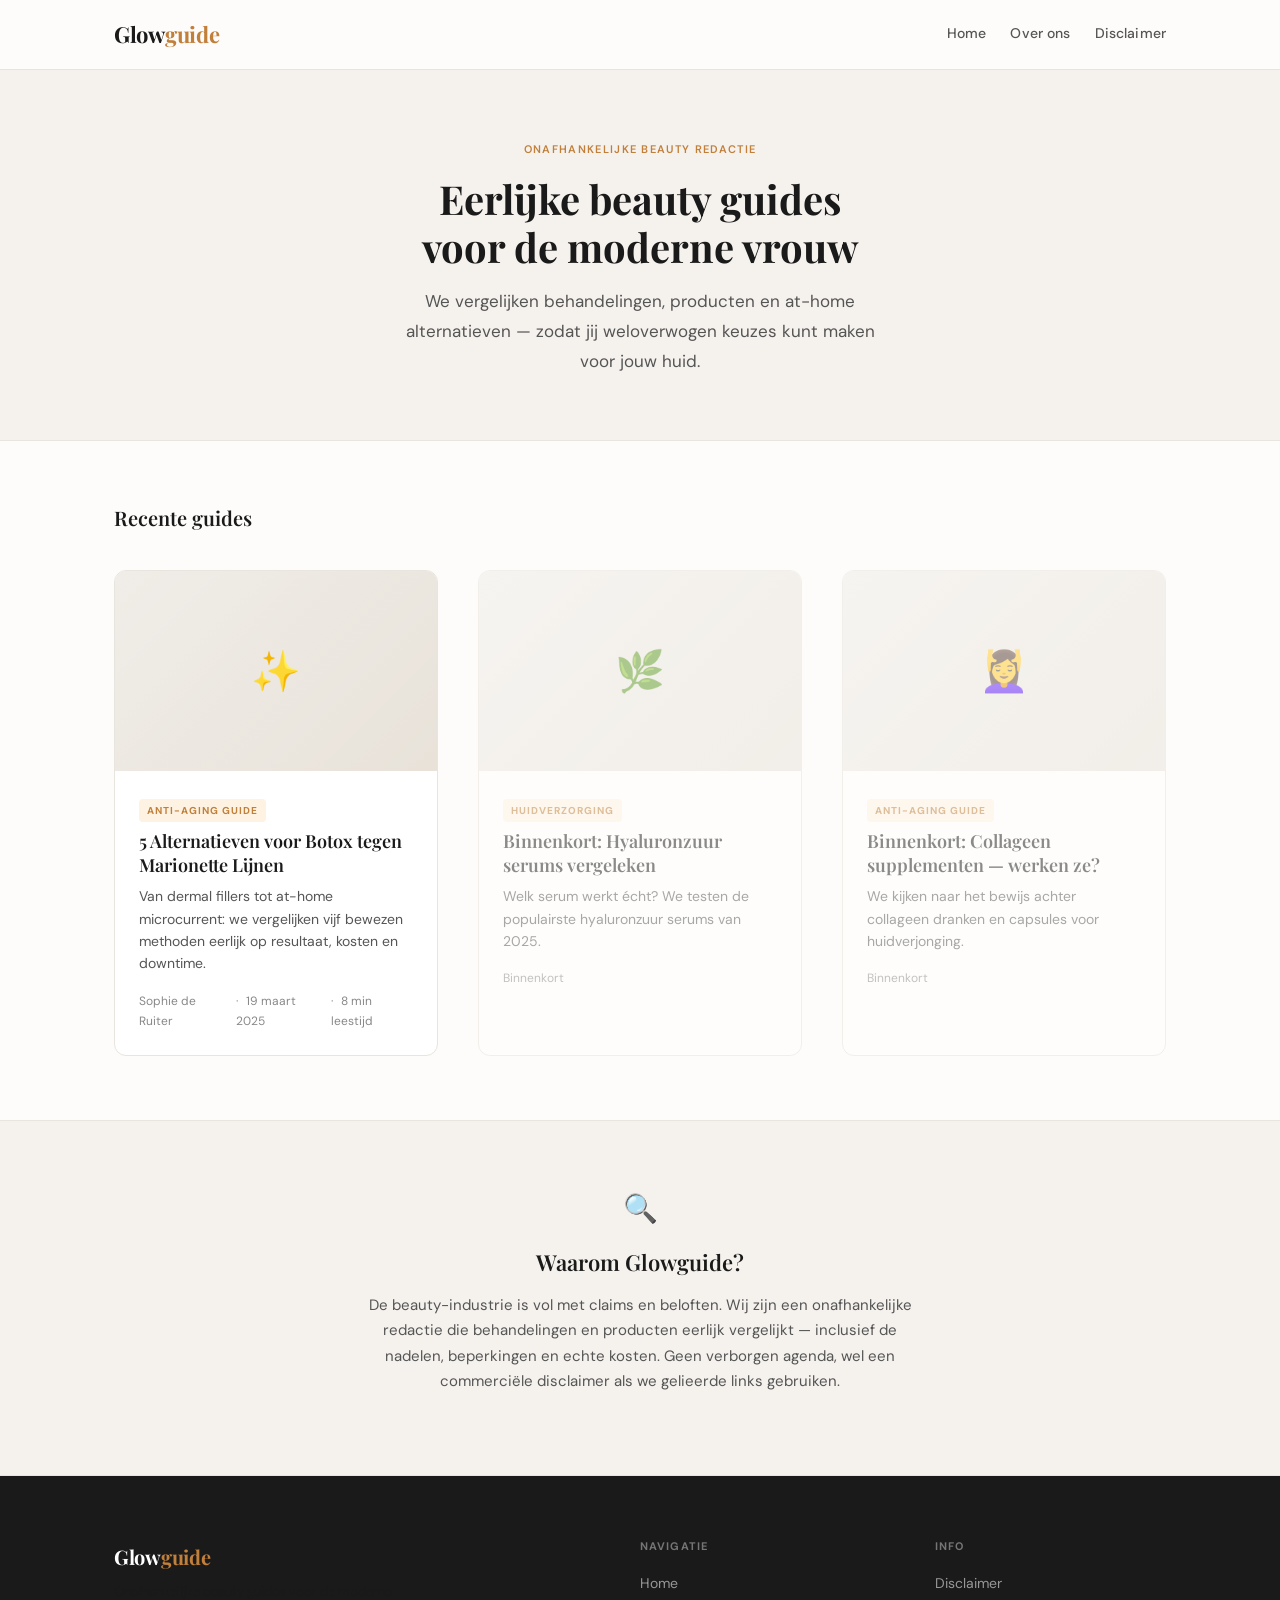
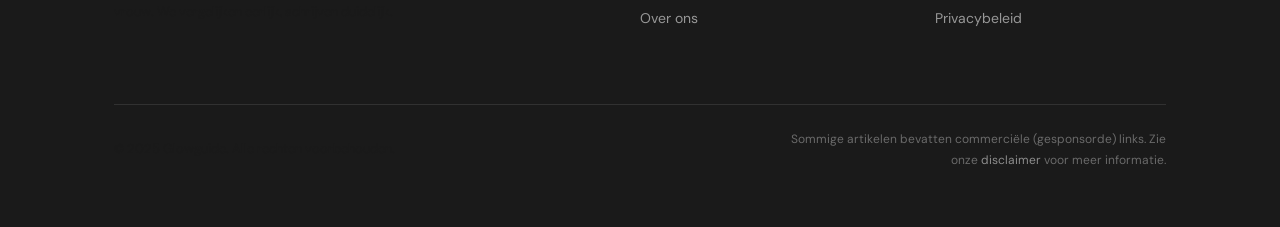
==== index.html @ 5e5778ae "Initial commit: Glowguide advertorial site" ====
<!DOCTYPE html>
<html lang="nl">
<head>
  <meta charset="UTF-8">
  <meta name="viewport" content="width=device-width, initial-scale=1.0">
  <title>Glowguide — Eerlijke beauty guides voor de moderne vrouw</title>
  <meta name="description" content="Glowguide biedt onafhankelijke, eerlijke beauty guides. We vergelijken behandelingen, producten en alternatieven zodat jij de beste keuze kunt maken voor jouw huid.">

  <!-- Open Graph -->
  <meta property="og:type" content="website">
  <meta property="og:title" content="Glowguide — Eerlijke beauty guides voor de moderne vrouw">
  <meta property="og:description" content="Onafhankelijke beauty guides die jou helpen de beste keuze te maken voor jouw huid.">
  <meta property="og:url" content="https://glowguide.nl/">
  <meta property="og:site_name" content="Glowguide">

  <!-- Canonical -->
  <link rel="canonical" href="https://glowguide.nl/">

  <!-- Fonts -->
  <link rel="preconnect" href="https://fonts.googleapis.com">
  <link rel="preconnect" href="https://fonts.gstatic.com" crossorigin>
  <link href="https://fonts.googleapis.com/css2?family=Playfair+Display:ital,wght@0,400;0,600;0,700;1,400&family=DM+Sans:wght@300;400;500;600&display=swap" rel="stylesheet">

  <!-- Stylesheet -->
  <link rel="stylesheet" href="css/style.css">

  <!-- Structured Data -->
  <script type="application/ld+json">
  {
    "@context": "https://schema.org",
    "@type": "WebSite",
    "name": "Glowguide",
    "url": "https://glowguide.nl",
    "description": "Onafhankelijke beauty guides voor de moderne vrouw",
    "publisher": {
      "@type": "Organization",
      "name": "Glowguide",
      "url": "https://glowguide.nl"
    }
  }
  </script>
</head>
<body>

  <!-- ===== HEADER ===== -->
  <header class="site-header" role="banner">
    <div class="site-header__inner">
      <a href="/" class="site-logo">Glow<span>guide</span></a>

      <button class="nav-hamburger" aria-label="Menu openen" aria-expanded="false">
        <span></span>
        <span></span>
        <span></span>
      </button>

      <nav aria-label="Hoofdnavigatie">
        <ul class="site-nav">
          <li><a href="/">Home</a></li>
          <li><a href="/over-ons.html">Over ons</a></li>
          <li><a href="/disclaimer.html">Disclaimer</a></li>
        </ul>
      </nav>
    </div>
  </header>

  <!-- ===== HERO ===== -->
  <section class="hero" aria-label="Introductie">
    <div class="hero__inner">
      <span class="hero__tagline">Onafhankelijke beauty redactie</span>
      <h1>Eerlijke beauty guides<br>voor de moderne vrouw</h1>
      <p>We vergelijken behandelingen, producten en at-home alternatieven — zodat jij weloverwogen keuzes kunt maken voor jouw huid.</p>
    </div>
  </section>

  <!-- ===== ARTICLES SECTION ===== -->
  <main id="main-content">
    <section class="articles-section">
      <div class="articles-section__header">
        <h2>Recente guides</h2>
      </div>

      <div class="articles-grid">

        <!-- Article card 1 -->
        <article class="article-card">
          <div class="article-card__image-placeholder" role="img" aria-label="Illustratie anti-aging behandelingen">
            ✨
          </div>
          <div class="article-card__content">
            <a href="/artikel/marionette-lijnen-alternatieven-botox.html" class="article-card__category">Anti-Aging Guide</a>
            <h3 class="article-card__title">
              <a href="/artikel/marionette-lijnen-alternatieven-botox.html">
                5 Alternatieven voor Botox tegen Marionette Lijnen
              </a>
            </h3>
            <p class="article-card__teaser">
              Van dermal fillers tot at-home microcurrent: we vergelijken vijf bewezen methoden eerlijk op resultaat, kosten en downtime.
            </p>
            <div class="article-card__meta">
              <span>Sophie de Ruiter</span>
              <span>19 maart 2025</span>
              <span>8 min leestijd</span>
            </div>
          </div>
        </article>

        <!-- Placeholder card 2 -->
        <article class="article-card" style="opacity: 0.5; pointer-events: none;">
          <div class="article-card__image-placeholder" role="img" aria-label="Binnenkort beschikbaar">
            🌿
          </div>
          <div class="article-card__content">
            <span class="article-card__category">Huidverzorging</span>
            <h3 class="article-card__title">Binnenkort: Hyaluronzuur serums vergeleken</h3>
            <p class="article-card__teaser">Welk serum werkt écht? We testen de populairste hyaluronzuur serums van 2025.</p>
            <div class="article-card__meta">
              <span>Binnenkort</span>
            </div>
          </div>
        </article>

        <!-- Placeholder card 3 -->
        <article class="article-card" style="opacity: 0.5; pointer-events: none;">
          <div class="article-card__image-placeholder" role="img" aria-label="Binnenkort beschikbaar">
            💆‍♀️
          </div>
          <div class="article-card__content">
            <span class="article-card__category">Anti-Aging Guide</span>
            <h3 class="article-card__title">Binnenkort: Collageen supplementen — werken ze?</h3>
            <p class="article-card__teaser">We kijken naar het bewijs achter collageen dranken en capsules voor huidverjonging.</p>
            <div class="article-card__meta">
              <span>Binnenkort</span>
            </div>
          </div>
        </article>

      </div>
    </section>

    <!-- ===== ABOUT BLURB ===== -->
    <section class="about-blurb" aria-labelledby="about-heading">
      <div class="about-blurb__inner">
        <div class="about-blurb__icon">🔍</div>
        <h2 id="about-heading">Waarom Glowguide?</h2>
        <p>
          De beauty-industrie is vol met claims en beloften. Wij zijn een onafhankelijke redactie die behandelingen en producten eerlijk vergelijkt — inclusief de nadelen, beperkingen en echte kosten. Geen verborgen agenda, wel een commerciële disclaimer als we gelieerde links gebruiken.
        </p>
      </div>
    </section>
  </main>

  <!-- ===== FOOTER ===== -->
  <footer class="site-footer" role="contentinfo">
    <div class="site-footer__inner">
      <div class="site-footer__top">
        <div class="site-footer__brand">
          <a href="/" class="site-logo">Glow<span style="color: var(--accent-terra);">guide</span></a>
          <p class="site-footer__tagline">
            Onafhankelijke beauty guides voor de moderne vrouw. We vergelijken eerlijk, schrijven duidelijk.
          </p>
        </div>
        <div class="site-footer__col">
          <h4>Navigatie</h4>
          <ul>
            <li><a href="/">Home</a></li>
            <li><a href="/over-ons.html">Over ons</a></li>
          </ul>
        </div>
        <div class="site-footer__col">
          <h4>Info</h4>
          <ul>
            <li><a href="/disclaimer.html">Disclaimer</a></li>
            <li><a href="/privacy.html">Privacybeleid</a></li>
          </ul>
        </div>
      </div>

      <div class="site-footer__bottom">
        <p class="site-footer__copyright">© 2025 Glowguide. Alle rechten voorbehouden.</p>
        <p class="site-footer__disclaimer">
          Sommige artikelen bevatten commerciële (gesponsorde) links. Zie onze <a href="/disclaimer.html" style="color: rgba(255,255,255,0.5);">disclaimer</a> voor meer informatie.
        </p>
      </div>
    </div>
  </footer>

  <script src="js/main.js"></script>
</body>
</html>
---- css/style.css ----
/* =============================================
   GLOWGUIDE — Global Stylesheet
   Design: Editorial beauty magazine
   ============================================= */

/* --- Google Fonts Import --- */
@import url('https://fonts.googleapis.com/css2?family=Playfair+Display:ital,wght@0,400;0,600;0,700;1,400&family=DM+Sans:wght@300;400;500;600&display=swap');

/* --- CSS Custom Properties --- */
:root {
  /* Colors */
  --bg-primary: #FDFCFA;
  --bg-secondary: #F5F2EE;
  --bg-table: #F7F5F2;
  --bg-cta: #E1F5EE;
  --bg-dark: #1A1A1A;

  --text-primary: #1A1A1A;
  --text-secondary: #555555;
  --text-meta: #888888;
  --text-link: #2563EB;

  --accent-terra: #C17F3A;
  --accent-amber-bg: #FEF3E2;
  --accent-teal: #0D6E5A;
  --accent-teal-dark: #085545;

  --border-light: #E8E4DE;
  --border-medium: #D4CFC8;

  /* Typography */
  --font-serif: 'Playfair Display', Georgia, serif;
  --font-sans: 'DM Sans', -apple-system, BlinkMacSystemFont, 'Segoe UI', sans-serif;

  /* Spacing */
  --container-max: 680px;
  --container-wide: 1100px;
  --spacing-xs: 4px;
  --spacing-sm: 8px;
  --spacing-md: 16px;
  --spacing-lg: 24px;
  --spacing-xl: 40px;
  --spacing-xxl: 64px;

  /* Border radius */
  --radius-sm: 4px;
  --radius-md: 8px;
  --radius-lg: 12px;
}

/* --- Reset & Base --- */
*, *::before, *::after {
  box-sizing: border-box;
  margin: 0;
  padding: 0;
}

html {
  scroll-behavior: smooth;
  font-size: 16px;
}

body {
  font-family: var(--font-sans);
  background-color: var(--bg-primary);
  color: var(--text-primary);
  line-height: 1.7;
  -webkit-font-smoothing: antialiased;
  -moz-osx-font-smoothing: grayscale;
}

img {
  max-width: 100%;
  height: auto;
  display: block;
}

a {
  color: var(--text-link);
  text-decoration: none;
  transition: color 0.2s ease;
}

a:hover {
  color: var(--accent-teal);
}

/* --- Typography --- */
h1, h2, h3, h4 {
  font-family: var(--font-serif);
  line-height: 1.25;
  color: var(--text-primary);
}

h1 { font-size: clamp(26px, 5vw, 32px); font-weight: 700; }
h2 { font-size: clamp(20px, 4vw, 24px); font-weight: 600; }
h3 { font-size: 18px; font-weight: 600; }
h4 { font-size: 16px; font-weight: 600; }

p {
  margin-bottom: var(--spacing-md);
  font-size: 16px;
  color: var(--text-primary);
  line-height: 1.75;
}

ul, ol {
  padding-left: var(--spacing-lg);
  margin-bottom: var(--spacing-md);
}

li {
  font-size: 16px;
  line-height: 1.7;
  margin-bottom: var(--spacing-xs);
}

strong {
  font-weight: 600;
}

/* =============================================
   LAYOUT UTILITIES
   ============================================= */

.container {
  max-width: var(--container-wide);
  margin: 0 auto;
  padding: 0 var(--spacing-lg);
}

.container--narrow {
  max-width: var(--container-max);
  margin: 0 auto;
  padding: 0 var(--spacing-lg);
}

/* =============================================
   HEADER
   ============================================= */

.site-header {
  background: var(--bg-primary);
  border-bottom: 1px solid var(--border-light);
  position: sticky;
  top: 0;
  z-index: 100;
  padding: var(--spacing-md) 0;
}

.site-header__inner {
  display: flex;
  align-items: center;
  justify-content: space-between;
  max-width: var(--container-wide);
  margin: 0 auto;
  padding: 0 var(--spacing-lg);
}

.site-logo {
  font-family: var(--font-serif);
  font-size: 22px;
  font-weight: 700;
  color: var(--text-primary);
  letter-spacing: -0.3px;
  text-decoration: none;
}

.site-logo:hover {
  color: var(--accent-terra);
}

.site-logo span {
  color: var(--accent-terra);
}

.site-nav {
  display: flex;
  align-items: center;
  gap: var(--spacing-lg);
  list-style: none;
  padding: 0;
  margin: 0;
}

.site-nav a {
  font-size: 14px;
  font-weight: 500;
  color: var(--text-secondary);
  text-decoration: none;
  letter-spacing: 0.01em;
  transition: color 0.2s;
}

.site-nav a:hover {
  color: var(--text-primary);
}

.nav-hamburger {
  display: none;
  background: none;
  border: none;
  cursor: pointer;
  padding: var(--spacing-xs);
  flex-direction: column;
  gap: 5px;
}

.nav-hamburger span {
  display: block;
  width: 22px;
  height: 2px;
  background: var(--text-primary);
  border-radius: 2px;
  transition: all 0.3s ease;
}

/* =============================================
   HOMEPAGE — HERO
   ============================================= */

.hero {
  background: var(--bg-secondary);
  padding: var(--spacing-xxl) 0;
  border-bottom: 1px solid var(--border-light);
}

.hero__inner {
  max-width: var(--container-wide);
  margin: 0 auto;
  padding: 0 var(--spacing-lg);
  text-align: center;
}

.hero__tagline {
  display: inline-block;
  font-size: 11px;
  font-weight: 600;
  letter-spacing: 0.12em;
  text-transform: uppercase;
  color: var(--accent-terra);
  margin-bottom: var(--spacing-md);
}

.hero h1 {
  font-size: clamp(28px, 5vw, 40px);
  max-width: 600px;
  margin: 0 auto var(--spacing-md);
  line-height: 1.2;
}

.hero p {
  font-size: 17px;
  color: var(--text-secondary);
  max-width: 480px;
  margin: 0 auto;
}

/* =============================================
   HOMEPAGE — ARTICLE GRID
   ============================================= */

.articles-section {
  padding: var(--spacing-xxl) 0;
}

.articles-section__header {
  max-width: var(--container-wide);
  margin: 0 auto var(--spacing-xl);
  padding: 0 var(--spacing-lg);
  display: flex;
  align-items: baseline;
  justify-content: space-between;
}

.articles-section__header h2 {
  font-size: 20px;
}

.articles-section__header a {
  font-size: 13px;
  color: var(--text-meta);
  text-decoration: none;
}

.articles-grid {
  max-width: var(--container-wide);
  margin: 0 auto;
  padding: 0 var(--spacing-lg);
  display: grid;
  grid-template-columns: repeat(auto-fill, minmax(300px, 1fr));
  gap: var(--spacing-xl);
}

.article-card {
  background: white;
  border-radius: var(--radius-lg);
  overflow: hidden;
  border: 1px solid var(--border-light);
  transition: box-shadow 0.25s ease, transform 0.25s ease;
}

.article-card:hover {
  box-shadow: 0 8px 32px rgba(0,0,0,0.08);
  transform: translateY(-2px);
}

.article-card__image {
  width: 100%;
  height: 200px;
  object-fit: cover;
  background: var(--bg-secondary);
}

.article-card__image-placeholder {
  width: 100%;
  height: 200px;
  background: linear-gradient(135deg, #F0EDE8 0%, #E8E2D9 100%);
  display: flex;
  align-items: center;
  justify-content: center;
  font-size: 40px;
  color: var(--border-medium);
}

.article-card__content {
  padding: var(--spacing-lg);
}

.article-card__category {
  display: inline-block;
  font-size: 10px;
  font-weight: 700;
  letter-spacing: 0.1em;
  text-transform: uppercase;
  color: var(--accent-terra);
  background: var(--accent-amber-bg);
  padding: 3px 8px;
  border-radius: var(--radius-sm);
  margin-bottom: var(--spacing-sm);
  text-decoration: none;
}

.article-card__title {
  font-family: var(--font-serif);
  font-size: 18px;
  font-weight: 600;
  line-height: 1.3;
  margin-bottom: var(--spacing-sm);
  color: var(--text-primary);
}

.article-card__title a {
  color: inherit;
  text-decoration: none;
}

.article-card__title a:hover {
  color: var(--accent-terra);
}

.article-card__teaser {
  font-size: 14px;
  color: var(--text-secondary);
  line-height: 1.6;
  margin-bottom: var(--spacing-md);
}

.article-card__meta {
  display: flex;
  align-items: center;
  gap: var(--spacing-sm);
  font-size: 12px;
  color: var(--text-meta);
}

.article-card__meta span::before {
  content: '·';
  margin-right: var(--spacing-sm);
}

.article-card__meta span:first-child::before {
  content: none;
}

/* =============================================
   HOMEPAGE — ABOUT BLURB
   ============================================= */

.about-blurb {
  background: var(--bg-secondary);
  border-top: 1px solid var(--border-light);
  border-bottom: 1px solid var(--border-light);
  padding: var(--spacing-xxl) 0;
}

.about-blurb__inner {
  max-width: 620px;
  margin: 0 auto;
  padding: 0 var(--spacing-lg);
  text-align: center;
}

.about-blurb__icon {
  font-size: 28px;
  margin-bottom: var(--spacing-md);
}

.about-blurb h2 {
  font-size: 22px;
  margin-bottom: var(--spacing-md);
}

.about-blurb p {
  font-size: 15px;
  color: var(--text-secondary);
  line-height: 1.7;
}

/* =============================================
   ARTICLE PAGE — LAYOUT
   ============================================= */

.article-header {
  padding: var(--spacing-xl) 0 0;
}

.article-category {
  display: inline-block;
  font-size: 10px;
  font-weight: 700;
  letter-spacing: 0.12em;
  text-transform: uppercase;
  color: var(--accent-terra);
  background: var(--accent-amber-bg);
  padding: 4px 10px;
  border-radius: var(--radius-sm);
  margin-bottom: var(--spacing-md);
  text-decoration: none;
}

.article-title {
  font-size: clamp(26px, 5vw, 32px);
  font-weight: 700;
  line-height: 1.2;
  margin-bottom: var(--spacing-md);
  letter-spacing: -0.3px;
}

.article-subtitle {
  font-size: 18px;
  color: var(--text-secondary);
  font-weight: 400;
  line-height: 1.5;
  margin-bottom: var(--spacing-lg);
  font-style: italic;
  font-family: var(--font-serif);
}

.article-meta {
  display: flex;
  align-items: center;
  gap: var(--spacing-md);
  padding: var(--spacing-lg) 0;
  border-top: 1px solid var(--border-light);
  border-bottom: 1px solid var(--border-light);
  margin-bottom: var(--spacing-xl);
  flex-wrap: wrap;
}

.article-meta__author {
  display: flex;
  align-items: center;
  gap: var(--spacing-sm);
}

.article-meta__avatar {
  width: 36px;
  height: 36px;
  border-radius: 50%;
  background: linear-gradient(135deg, #E8C9A0 0%, #D4A574 100%);
  display: flex;
  align-items: center;
  justify-content: center;
  font-size: 14px;
  font-weight: 700;
  color: white;
  font-family: var(--font-serif);
  flex-shrink: 0;
}

.article-meta__author-name {
  font-size: 14px;
  font-weight: 500;
  color: var(--text-primary);
}

.article-meta__author-title {
  font-size: 12px;
  color: var(--text-meta);
}

.article-meta__details {
  display: flex;
  align-items: center;
  gap: var(--spacing-sm);
  font-size: 13px;
  color: var(--text-meta);
  margin-left: auto;
  flex-wrap: wrap;
}

.article-meta__details span::before {
  content: '·';
  margin-right: var(--spacing-sm);
}

.article-meta__details span:first-child::before {
  content: none;
}

/* =============================================
   ARTICLE PAGE — HERO IMAGE
   ============================================= */

.article-hero-image {
  width: 100%;
  aspect-ratio: 16/9;
  object-fit: cover;
  border-radius: var(--radius-md);
  margin-bottom: var(--spacing-xl);
}

.article-hero-placeholder {
  width: 100%;
  aspect-ratio: 16/9;
  background: linear-gradient(135deg, #F0EDE8 0%, #E2DBD1 50%, #D4CBBD 100%);
  border-radius: var(--radius-md);
  margin-bottom: var(--spacing-xl);
  display: flex;
  align-items: center;
  justify-content: center;
  flex-direction: column;
  gap: var(--spacing-sm);
  color: var(--text-meta);
  font-size: 13px;
}

.article-hero-placeholder__icon {
  font-size: 36px;
  opacity: 0.4;
}

/* =============================================
   ARTICLE PAGE — TABLE OF CONTENTS
   ============================================= */

.toc {
  background: var(--bg-secondary);
  border: 1px solid var(--border-light);
  border-radius: var(--radius-md);
  padding: var(--spacing-lg);
  margin-bottom: var(--spacing-xl);
}

.toc__title {
  font-size: 11px;
  font-weight: 700;
  letter-spacing: 0.1em;
  text-transform: uppercase;
  color: var(--text-meta);
  margin-bottom: var(--spacing-md);
  font-family: var(--font-sans);
}

.toc__list {
  list-style: none;
  padding: 0;
  margin: 0;
  counter-reset: toc-counter;
}

.toc__list li {
  counter-increment: toc-counter;
  margin-bottom: var(--spacing-xs);
}

.toc__list li a {
  display: flex;
  align-items: baseline;
  gap: var(--spacing-sm);
  font-size: 14px;
  color: var(--text-secondary);
  text-decoration: none;
  padding: 3px 0;
  transition: color 0.2s;
}

.toc__list li a::before {
  content: counter(toc-counter);
  font-size: 11px;
  font-weight: 600;
  color: var(--accent-terra);
  min-width: 16px;
  font-family: var(--font-sans);
}

.toc__list li a:hover {
  color: var(--text-primary);
}

/* =============================================
   ARTICLE PAGE — COMPARISON TABLE
   ============================================= */

.comparison-section {
  margin: var(--spacing-xxl) 0;
}

.comparison-section h2 {
  margin-bottom: var(--spacing-lg);
}

.table-wrapper {
  overflow-x: auto;
  border-radius: var(--radius-md);
  border: 1px solid var(--border-light);
  margin-bottom: var(--spacing-sm);
  -webkit-overflow-scrolling: touch;
}

.comparison-table {
  width: 100%;
  border-collapse: collapse;
  background: var(--bg-table);
  font-size: 14px;
  min-width: 600px;
}

.comparison-table thead {
  background: var(--bg-secondary);
}

.comparison-table th {
  padding: 10px 12px;
  text-align: left;
  font-size: 11px;
  font-weight: 700;
  letter-spacing: 0.08em;
  text-transform: uppercase;
  color: var(--text-meta);
  border-bottom: 2px solid var(--border-light);
  white-space: nowrap;
}

.comparison-table td {
  padding: 11px 12px;
  border-bottom: 1px solid var(--border-light);
  vertical-align: middle;
  color: var(--text-secondary);
  line-height: 1.4;
}

.comparison-table tbody tr:last-child td {
  border-bottom: none;
}

.comparison-table tbody tr:hover {
  background: rgba(255,255,255,0.6);
}

.comparison-table .method-name {
  font-weight: 600;
  color: var(--text-primary);
  white-space: nowrap;
}

.comparison-table .highlight-row {
  background: #EDF9F4;
}

.comparison-table .highlight-row td {
  color: var(--accent-teal-dark);
}

.comparison-table .highlight-row .method-name {
  color: var(--accent-teal);
  font-weight: 700;
}

.badge {
  display: inline-block;
  font-size: 10px;
  font-weight: 700;
  padding: 2px 6px;
  border-radius: 3px;
  vertical-align: middle;
}

.badge--green {
  background: #D1FAE5;
  color: #065F46;
}

.badge--orange {
  background: #FEF3C7;
  color: #92400E;
}

.badge--red {
  background: #FEE2E2;
  color: #991B1B;
}

.table-note {
  font-size: 12px;
  color: var(--text-meta);
  font-style: italic;
}

/* =============================================
   ARTICLE PAGE — CONTENT SECTIONS
   ============================================= */

.article-body {
  margin-bottom: var(--spacing-xxl);
}

.article-body h2 {
  margin-top: var(--spacing-xxl);
  margin-bottom: var(--spacing-md);
  padding-top: var(--spacing-lg);
  border-top: 1px solid var(--border-light);
}

.article-body h2:first-of-type {
  border-top: none;
  padding-top: 0;
  margin-top: var(--spacing-xl);
}

.article-body h3 {
  margin-top: var(--spacing-xl);
  margin-bottom: var(--spacing-sm);
}

/* Pros/Cons lists */
.pros-cons {
  display: grid;
  grid-template-columns: 1fr 1fr;
  gap: var(--spacing-md);
  margin: var(--spacing-lg) 0;
}

@media (max-width: 500px) {
  .pros-cons {
    grid-template-columns: 1fr;
  }
}

.pros-cons__block {
  background: var(--bg-secondary);
  border-radius: var(--radius-md);
  padding: var(--spacing-md);
}

.pros-cons__title {
  font-size: 12px;
  font-weight: 700;
  letter-spacing: 0.08em;
  text-transform: uppercase;
  margin-bottom: var(--spacing-sm);
}

.pros-cons__title--pro {
  color: #065F46;
}

.pros-cons__title--con {
  color: #991B1B;
}

.pros-cons__list {
  list-style: none;
  padding: 0;
  margin: 0;
}

.pros-cons__list li {
  font-size: 13px;
  line-height: 1.5;
  margin-bottom: 5px;
  padding-left: 20px;
  position: relative;
  color: var(--text-secondary);
}

.pros-cons__list--pro li::before {
  content: '✓';
  position: absolute;
  left: 0;
  color: #059669;
  font-weight: 700;
  font-size: 12px;
}

.pros-cons__list--con li::before {
  content: '×';
  position: absolute;
  left: 0;
  color: #DC2626;
  font-weight: 700;
  font-size: 14px;
  line-height: 1.3;
}

/* Feature list for microcurrent section */
.feature-list {
  list-style: none;
  padding: 0;
  margin: var(--spacing-md) 0;
}

.feature-list li {
  display: flex;
  align-items: flex-start;
  gap: var(--spacing-sm);
  font-size: 15px;
  line-height: 1.6;
  padding: 8px 0;
  border-bottom: 1px solid var(--border-light);
  color: var(--text-primary);
}

.feature-list li:last-child {
  border-bottom: none;
}

.feature-list li::before {
  content: '→';
  color: var(--accent-teal);
  font-weight: 700;
  flex-shrink: 0;
  margin-top: 2px;
}

/* =============================================
   ARTICLE PAGE — RECOMMENDATION BLOCK (CTA)
   ============================================= */

.recommendation-block {
  background: var(--bg-cta);
  border: 1px solid #A7E3CF;
  border-radius: var(--radius-lg);
  padding: var(--spacing-xl);
  margin: var(--spacing-xxl) 0;
}

.recommendation-block__label {
  font-size: 10px;
  font-weight: 700;
  letter-spacing: 0.12em;
  text-transform: uppercase;
  color: var(--accent-teal);
  margin-bottom: var(--spacing-sm);
  font-family: var(--font-sans);
}

.recommendation-block h2 {
  font-size: clamp(20px, 4vw, 24px);
  color: var(--accent-teal-dark);
  margin-bottom: var(--spacing-md);
  border: none;
  padding: 0;
  margin-top: 0;
}

.recommendation-block p {
  color: #1D4B3E;
  font-size: 15px;
  line-height: 1.7;
}

.product-highlights {
  list-style: none;
  padding: 0;
  margin: var(--spacing-md) 0 var(--spacing-lg);
}

.product-highlights li {
  font-size: 14px;
  color: #1D4B3E;
  padding: 6px 0;
  display: flex;
  align-items: flex-start;
  gap: var(--spacing-sm);
}

.product-highlights li::before {
  content: '✓';
  color: var(--accent-teal);
  font-weight: 700;
  flex-shrink: 0;
  margin-top: 1px;
}

.cta-button {
  display: inline-flex;
  align-items: center;
  gap: var(--spacing-sm);
  background: var(--accent-teal);
  color: white;
  font-family: var(--font-sans);
  font-size: 15px;
  font-weight: 600;
  padding: 14px 24px;
  border-radius: var(--radius-md);
  text-decoration: none;
  transition: background 0.2s ease, transform 0.15s ease;
  letter-spacing: 0.01em;
}

.cta-button:hover {
  background: var(--accent-teal-dark);
  color: white;
  transform: translateY(-1px);
}

.cta-button:active {
  transform: translateY(0);
}

.cta-button__arrow {
  font-size: 18px;
  transition: transform 0.2s;
}

.cta-button:hover .cta-button__arrow {
  transform: translateX(3px);
}

.cta-note {
  font-size: 12px;
  color: var(--accent-teal);
  margin-top: var(--spacing-sm);
  display: block;
}

/* =============================================
   ARTICLE PAGE — INFO BOX
   ============================================= */

.info-box {
  background: var(--bg-secondary);
  border-left: 3px solid var(--accent-terra);
  border-radius: 0 var(--radius-md) var(--radius-md) 0;
  padding: var(--spacing-md) var(--spacing-lg);
  margin: var(--spacing-lg) 0;
}

.info-box p {
  font-size: 14px;
  color: var(--text-secondary);
  margin: 0;
  line-height: 1.6;
}

.info-box strong {
  color: var(--text-primary);
}

/* =============================================
   ARTICLE PAGE — COMMERCIAL DISCLAIMER
   ============================================= */

.commercial-disclaimer {
  background: var(--bg-secondary);
  border: 1px solid var(--border-light);
  border-radius: var(--radius-md);
  padding: var(--spacing-md) var(--spacing-lg);
  margin: var(--spacing-xxl) 0 var(--spacing-xl);
}

.commercial-disclaimer p {
  font-size: 12px;
  color: var(--text-meta);
  margin: 0;
  line-height: 1.6;
}

.commercial-disclaimer strong {
  color: var(--text-secondary);
}

/* =============================================
   FOOTER
   ============================================= */

.site-footer {
  background: var(--bg-dark);
  color: rgba(255,255,255,0.6);
  padding: var(--spacing-xxl) 0 var(--spacing-xl);
}

.site-footer__inner {
  max-width: var(--container-wide);
  margin: 0 auto;
  padding: 0 var(--spacing-lg);
}

.site-footer__top {
  display: grid;
  grid-template-columns: 2fr 1fr 1fr;
  gap: var(--spacing-xxl);
  margin-bottom: var(--spacing-xxl);
}

.site-footer__brand .site-logo {
  color: white;
  font-size: 20px;
  display: block;
  margin-bottom: var(--spacing-sm);
}

.site-footer__tagline {
  font-size: 13px;
  line-height: 1.6;
  max-width: 280px;
}

.site-footer__col h4 {
  font-family: var(--font-sans);
  font-size: 11px;
  font-weight: 700;
  letter-spacing: 0.1em;
  text-transform: uppercase;
  color: rgba(255,255,255,0.4);
  margin-bottom: var(--spacing-md);
}

.site-footer__col ul {
  list-style: none;
  padding: 0;
  margin: 0;
}

.site-footer__col ul li {
  margin-bottom: var(--spacing-sm);
}

.site-footer__col ul li a {
  font-size: 14px;
  color: rgba(255,255,255,0.55);
  text-decoration: none;
  transition: color 0.2s;
}

.site-footer__col ul li a:hover {
  color: white;
}

.site-footer__bottom {
  display: flex;
  justify-content: space-between;
  align-items: center;
  padding-top: var(--spacing-lg);
  border-top: 1px solid rgba(255,255,255,0.1);
  flex-wrap: wrap;
  gap: var(--spacing-sm);
}

.site-footer__copyright {
  font-size: 13px;
}

.site-footer__disclaimer {
  font-size: 12px;
  color: rgba(255,255,255,0.35);
  max-width: 400px;
  text-align: right;
}

/* =============================================
   STATIC PAGES (disclaimer, privacy, over-ons)
   ============================================= */

.static-page {
  padding: var(--spacing-xxl) 0;
}

.static-page h1 {
  margin-bottom: var(--spacing-md);
}

.static-page .page-subtitle {
  font-size: 16px;
  color: var(--text-secondary);
  margin-bottom: var(--spacing-xxl);
  padding-bottom: var(--spacing-lg);
  border-bottom: 1px solid var(--border-light);
}

.static-page h2 {
  margin-top: var(--spacing-xxl);
  margin-bottom: var(--spacing-md);
}

.static-page h2:first-of-type {
  margin-top: var(--spacing-xl);
}

.static-page p, .static-page li {
  font-size: 15px;
  color: var(--text-secondary);
  line-height: 1.75;
}

.static-page ul, .static-page ol {
  margin-bottom: var(--spacing-md);
}

/* =============================================
   BREADCRUMB
   ============================================= */

.breadcrumb {
  padding: var(--spacing-md) 0 0;
  margin-bottom: var(--spacing-lg);
}

.breadcrumb__list {
  list-style: none;
  padding: 0;
  margin: 0;
  display: flex;
  align-items: center;
  gap: var(--spacing-xs);
  flex-wrap: wrap;
}

.breadcrumb__list li {
  display: flex;
  align-items: center;
  gap: var(--spacing-xs);
  font-size: 12px;
  color: var(--text-meta);
  margin: 0;
}

.breadcrumb__list li a {
  color: var(--text-meta);
  text-decoration: none;
  transition: color 0.2s;
}

.breadcrumb__list li a:hover {
  color: var(--text-primary);
}

.breadcrumb__list li:not(:last-child)::after {
  content: '/';
  opacity: 0.4;
}

/* =============================================
   RESPONSIVE
   ============================================= */

@media (max-width: 768px) {
  :root {
    --spacing-xxl: 48px;
    --spacing-xl: 32px;
  }

  .site-nav {
    display: none;
    position: absolute;
    top: 100%;
    left: 0;
    right: 0;
    background: var(--bg-primary);
    border-bottom: 1px solid var(--border-light);
    flex-direction: column;
    align-items: flex-start;
    gap: 0;
    padding: var(--spacing-md) var(--spacing-lg);
    box-shadow: 0 4px 16px rgba(0,0,0,0.06);
  }

  .site-nav.is-open {
    display: flex;
  }

  .site-nav a {
    padding: var(--spacing-sm) 0;
    font-size: 16px;
    width: 100%;
    border-bottom: 1px solid var(--border-light);
  }

  .site-nav li:last-child a {
    border-bottom: none;
  }

  .nav-hamburger {
    display: flex;
  }

  .articles-grid {
    grid-template-columns: 1fr;
  }

  .site-footer__top {
    grid-template-columns: 1fr;
    gap: var(--spacing-xl);
  }

  .site-footer__disclaimer {
    text-align: left;
  }

  .article-meta {
    flex-direction: column;
    align-items: flex-start;
    gap: var(--spacing-sm);
  }

  .article-meta__details {
    margin-left: 0;
  }

  .recommendation-block {
    padding: var(--spacing-lg);
  }

  .pros-cons {
    grid-template-columns: 1fr;
  }
}

@media (max-width: 480px) {
  .container, .container--narrow {
    padding: 0 var(--spacing-md);
  }

  .articles-section__header {
    padding: 0 var(--spacing-md);
  }

  .articles-grid {
    padding: 0 var(--spacing-md);
  }

  .hero {
    padding: var(--spacing-xl) 0;
  }
}

/* =============================================
   PRINT STYLES
   ============================================= */

@media print {
  .site-header,
  .site-footer,
  .toc,
  .recommendation-block .cta-button {
    display: none;
  }

  body {
    font-size: 12pt;
    line-height: 1.5;
  }

  h1 { font-size: 22pt; }
  h2 { font-size: 16pt; }
}
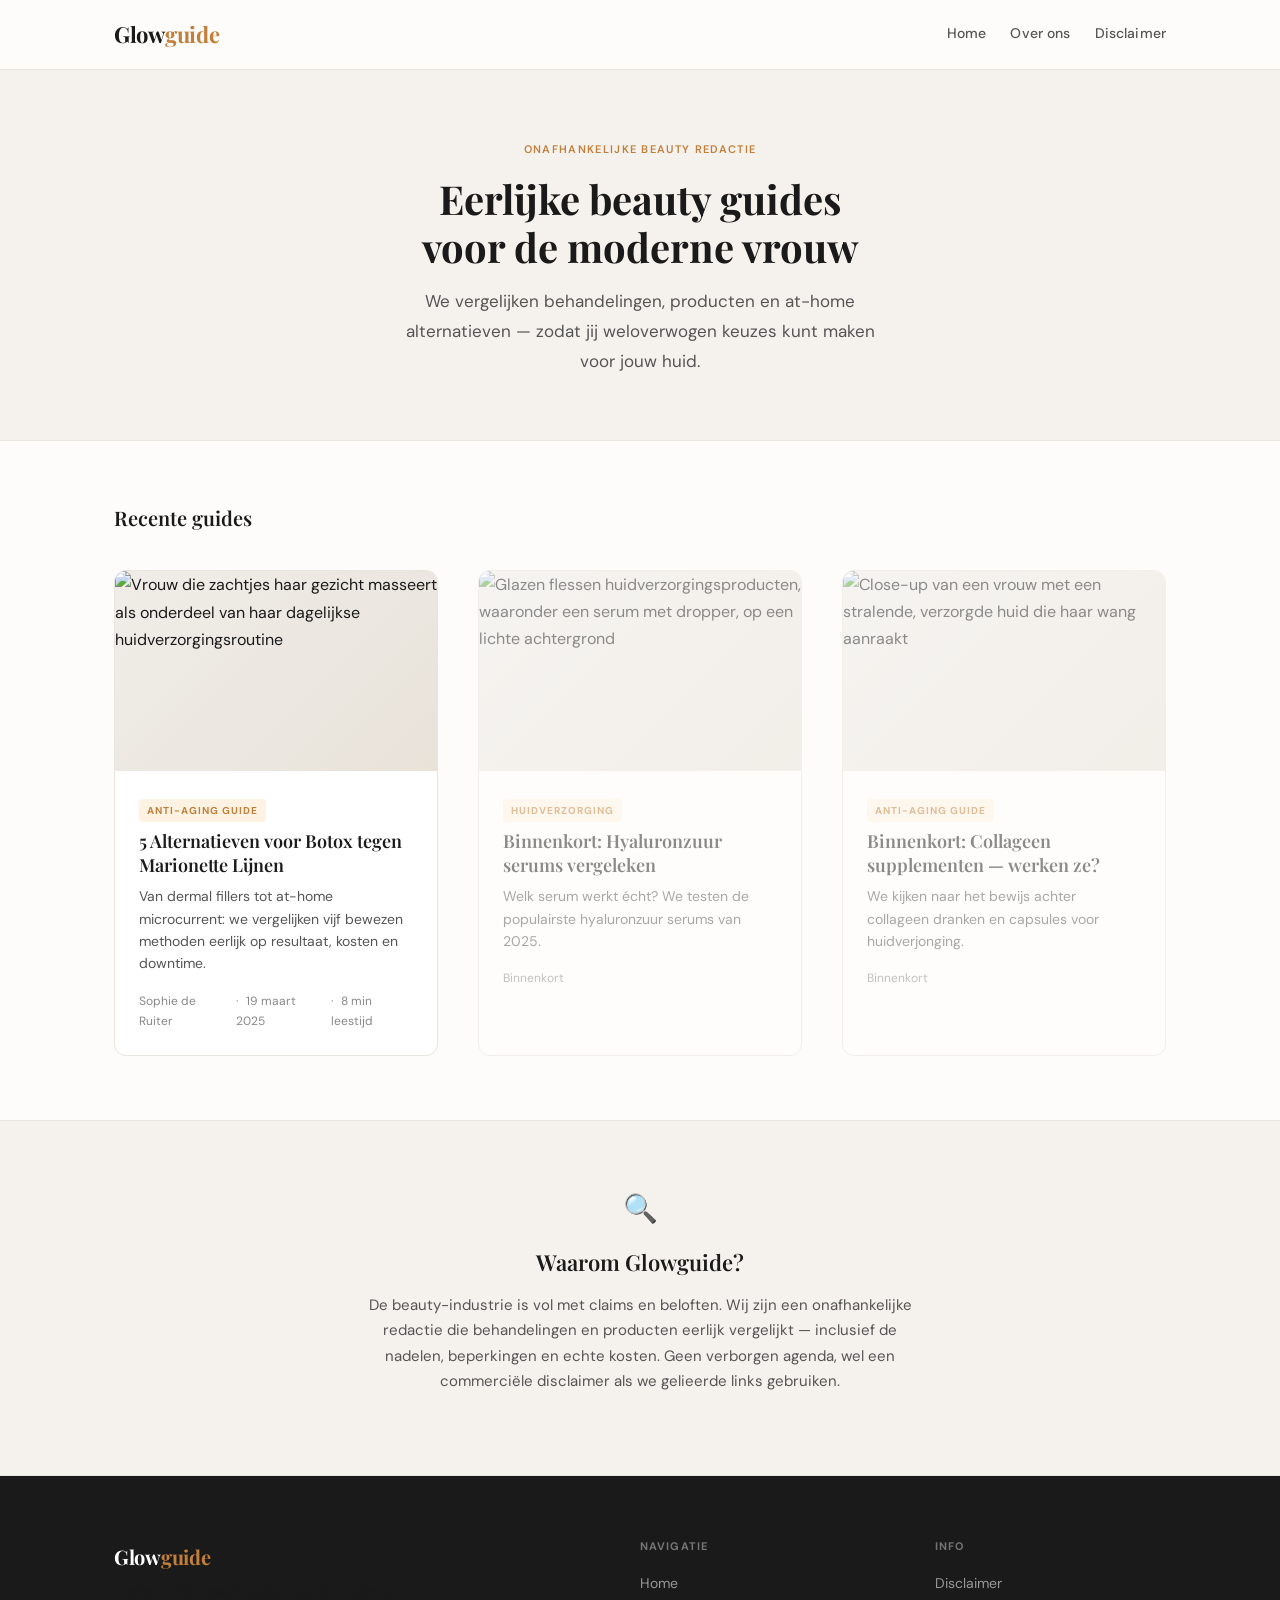
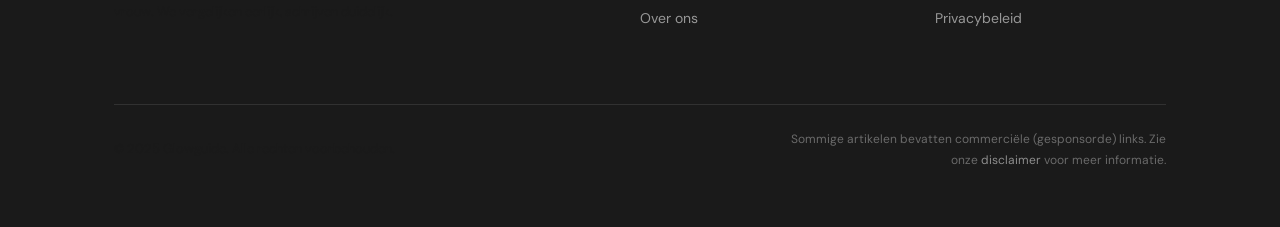
==== commit 09fef827: "Add Unsplash images to article cards" ====
--- a/index.html
+++ b/index.html
@@ -45,7 +45,7 @@
   <!-- ===== HEADER ===== -->
   <header class="site-header" role="banner">
     <div class="site-header__inner">
-      <a href="/" class="site-logo">Glow<span>guide</span></a>
+      <a href="index.html" class="site-logo">Glow<span>guide</span></a>
 
       <button class="nav-hamburger" aria-label="Menu openen" aria-expanded="false">
         <span></span>
@@ -55,9 +55,9 @@
 
       <nav aria-label="Hoofdnavigatie">
         <ul class="site-nav">
-          <li><a href="/">Home</a></li>
-          <li><a href="/over-ons.html">Over ons</a></li>
-          <li><a href="/disclaimer.html">Disclaimer</a></li>
+          <li><a href="index.html">Home</a></li>
+          <li><a href="over-ons.html">Over ons</a></li>
+          <li><a href="disclaimer.html">Disclaimer</a></li>
         </ul>
       </nav>
     </div>
@@ -83,13 +83,18 @@
 
         <!-- Article card 1 -->
         <article class="article-card">
-          <div class="article-card__image-placeholder" role="img" aria-label="Illustratie anti-aging behandelingen">
-            ✨
-          </div>
+          <img
+            src="https://images.unsplash.com/photo-1570172619644-dfd03ed5d881?w=800&q=80&auto=format&fit=crop"
+            alt="Vrouw die zachtjes haar gezicht masseert als onderdeel van haar dagelijkse huidverzorgingsroutine"
+            class="article-card__image"
+            width="800"
+            height="500"
+            loading="eager"
+          >
           <div class="article-card__content">
-            <a href="/artikel/marionette-lijnen-alternatieven-botox.html" class="article-card__category">Anti-Aging Guide</a>
+            <a href="artikel/marionette-lijnen-alternatieven-botox.html" class="article-card__category">Anti-Aging Guide</a>
             <h3 class="article-card__title">
-              <a href="/artikel/marionette-lijnen-alternatieven-botox.html">
+              <a href="artikel/marionette-lijnen-alternatieven-botox.html">
                 5 Alternatieven voor Botox tegen Marionette Lijnen
               </a>
             </h3>
@@ -106,9 +111,14 @@
 
         <!-- Placeholder card 2 -->
         <article class="article-card" style="opacity: 0.5; pointer-events: none;">
-          <div class="article-card__image-placeholder" role="img" aria-label="Binnenkort beschikbaar">
-            🌿
-          </div>
+          <img
+            src="https://images.unsplash.com/photo-1556228453-efd6c1ff04f6?w=800&q=80&auto=format&fit=crop"
+            alt="Glazen flessen huidverzorgingsproducten, waaronder een serum met dropper, op een lichte achtergrond"
+            class="article-card__image"
+            width="800"
+            height="500"
+            loading="lazy"
+          >
           <div class="article-card__content">
             <span class="article-card__category">Huidverzorging</span>
             <h3 class="article-card__title">Binnenkort: Hyaluronzuur serums vergeleken</h3>
@@ -121,9 +131,14 @@
 
         <!-- Placeholder card 3 -->
         <article class="article-card" style="opacity: 0.5; pointer-events: none;">
-          <div class="article-card__image-placeholder" role="img" aria-label="Binnenkort beschikbaar">
-            💆‍♀️
-          </div>
+          <img
+            src="https://images.unsplash.com/photo-1512290923902-8a9f81dc236c?w=800&q=80&auto=format&fit=crop"
+            alt="Close-up van een vrouw met een stralende, verzorgde huid die haar wang aanraakt"
+            class="article-card__image"
+            width="800"
+            height="500"
+            loading="lazy"
+          >
           <div class="article-card__content">
             <span class="article-card__category">Anti-Aging Guide</span>
             <h3 class="article-card__title">Binnenkort: Collageen supplementen — werken ze?</h3>
@@ -154,7 +169,7 @@
     <div class="site-footer__inner">
       <div class="site-footer__top">
         <div class="site-footer__brand">
-          <a href="/" class="site-logo">Glow<span style="color: var(--accent-terra);">guide</span></a>
+          <a href="index.html" class="site-logo">Glow<span style="color: var(--accent-terra);">guide</span></a>
           <p class="site-footer__tagline">
             Onafhankelijke beauty guides voor de moderne vrouw. We vergelijken eerlijk, schrijven duidelijk.
           </p>
@@ -162,15 +177,15 @@
         <div class="site-footer__col">
           <h4>Navigatie</h4>
           <ul>
-            <li><a href="/">Home</a></li>
-            <li><a href="/over-ons.html">Over ons</a></li>
+            <li><a href="index.html">Home</a></li>
+            <li><a href="over-ons.html">Over ons</a></li>
           </ul>
         </div>
         <div class="site-footer__col">
           <h4>Info</h4>
           <ul>
-            <li><a href="/disclaimer.html">Disclaimer</a></li>
-            <li><a href="/privacy.html">Privacybeleid</a></li>
+            <li><a href="disclaimer.html">Disclaimer</a></li>
+            <li><a href="privacy.html">Privacybeleid</a></li>
           </ul>
         </div>
       </div>
@@ -178,7 +193,7 @@
       <div class="site-footer__bottom">
         <p class="site-footer__copyright">© 2025 Glowguide. Alle rechten voorbehouden.</p>
         <p class="site-footer__disclaimer">
-          Sommige artikelen bevatten commerciële (gesponsorde) links. Zie onze <a href="/disclaimer.html" style="color: rgba(255,255,255,0.5);">disclaimer</a> voor meer informatie.
+          Sommige artikelen bevatten commerciële (gesponsorde) links. Zie onze <a href="disclaimer.html" style="color: rgba(255,255,255,0.5);">disclaimer</a> voor meer informatie.
         </p>
       </div>
     </div>
--- a/css/style.css
+++ b/css/style.css
@@ -309,18 +309,16 @@
   width: 100%;
   height: 200px;
   object-fit: cover;
-  background: var(--bg-secondary);
-}
-
-.article-card__image-placeholder {
-  width: 100%;
-  height: 200px;
+  object-position: center top;
+  display: block;
+  /* Laadindicator terwijl afbeelding wordt geladen */
   background: linear-gradient(135deg, #F0EDE8 0%, #E8E2D9 100%);
-  display: flex;
-  align-items: center;
-  justify-content: center;
-  font-size: 40px;
-  color: var(--border-medium);
+  transition: opacity 0.3s ease;
+}
+
+.article-card__image[loading="lazy"] {
+  /* Voorkomt layout shift voor lazy-loaded afbeeldingen */
+  content-visibility: auto;
 }
 
 .article-card__content {
@@ -527,28 +525,12 @@
   width: 100%;
   aspect-ratio: 16/9;
   object-fit: cover;
+  object-position: center top;
+  display: block;
   border-radius: var(--radius-md);
   margin-bottom: var(--spacing-xl);
-}
-
-.article-hero-placeholder {
-  width: 100%;
-  aspect-ratio: 16/9;
+  /* Laadindicator terwijl afbeelding wordt geladen */
   background: linear-gradient(135deg, #F0EDE8 0%, #E2DBD1 50%, #D4CBBD 100%);
-  border-radius: var(--radius-md);
-  margin-bottom: var(--spacing-xl);
-  display: flex;
-  align-items: center;
-  justify-content: center;
-  flex-direction: column;
-  gap: var(--spacing-sm);
-  color: var(--text-meta);
-  font-size: 13px;
-}
-
-.article-hero-placeholder__icon {
-  font-size: 36px;
-  opacity: 0.4;
 }
 
 /* =============================================
